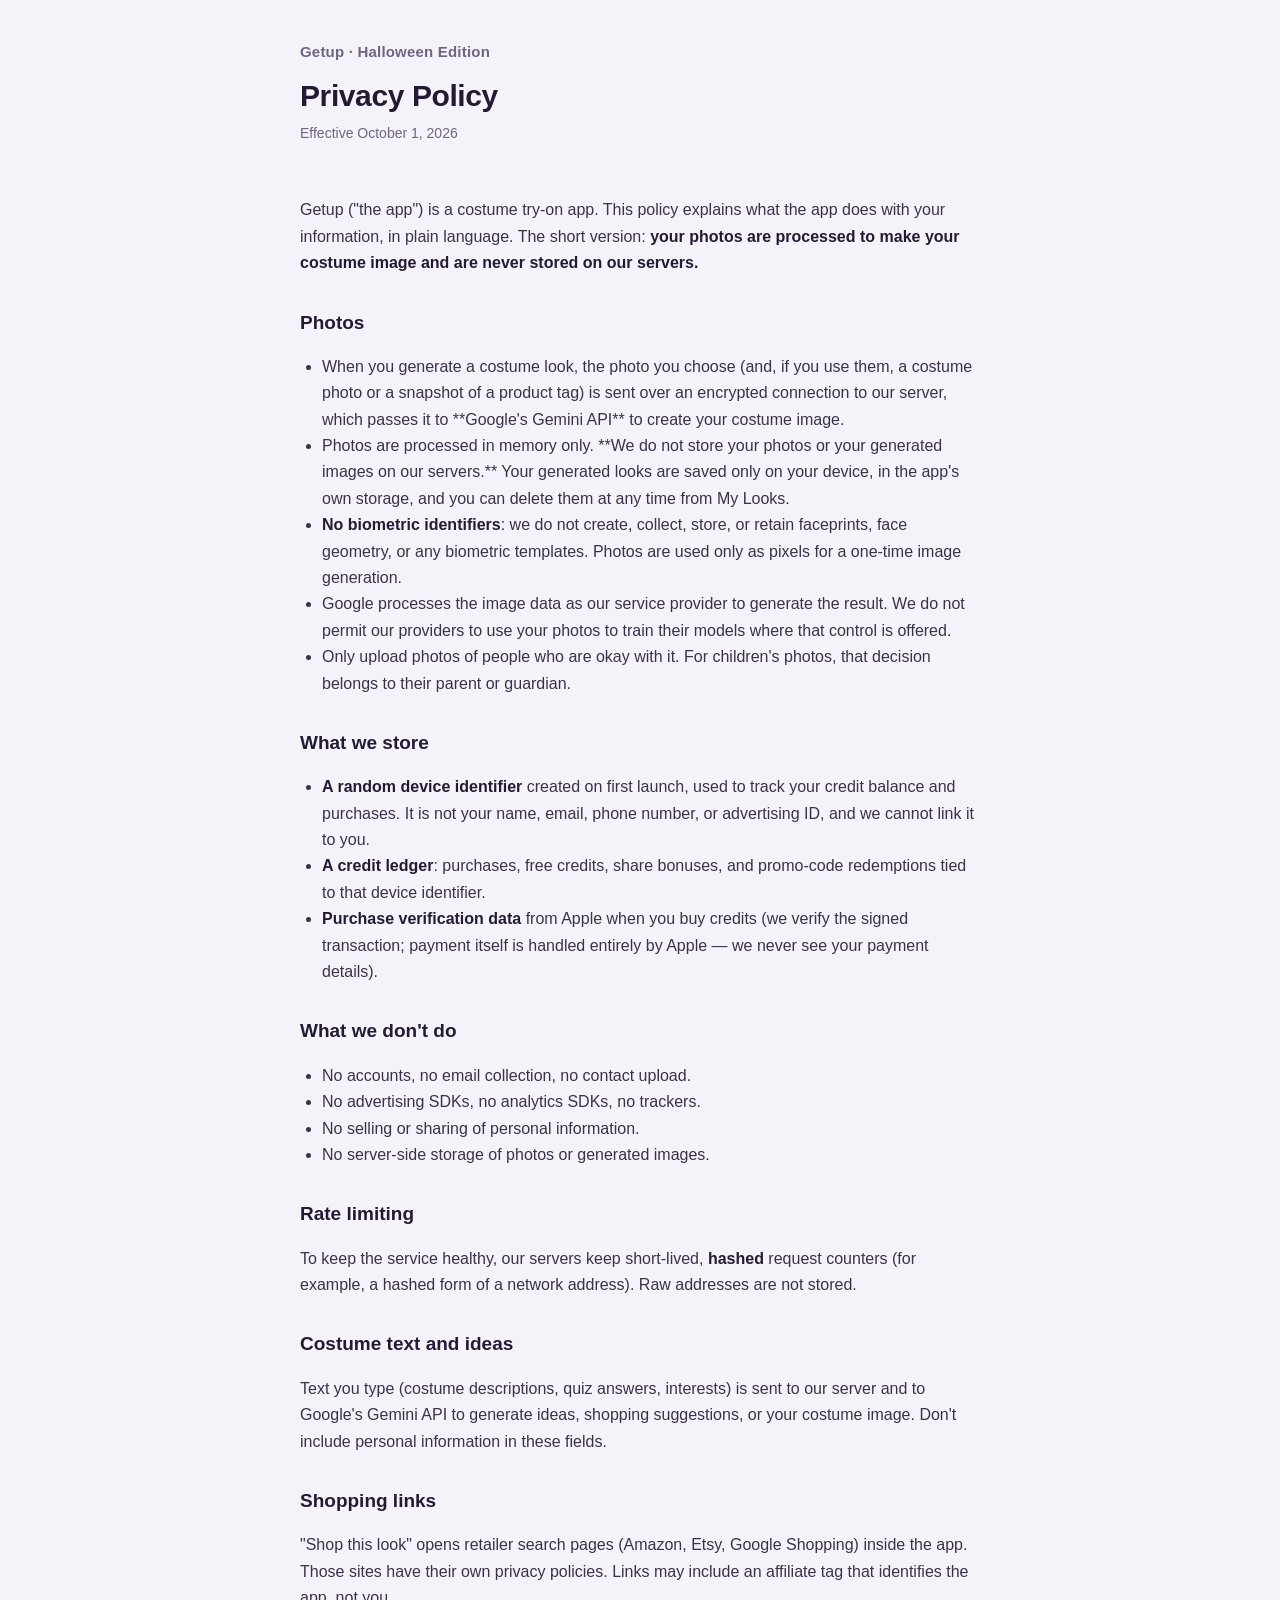
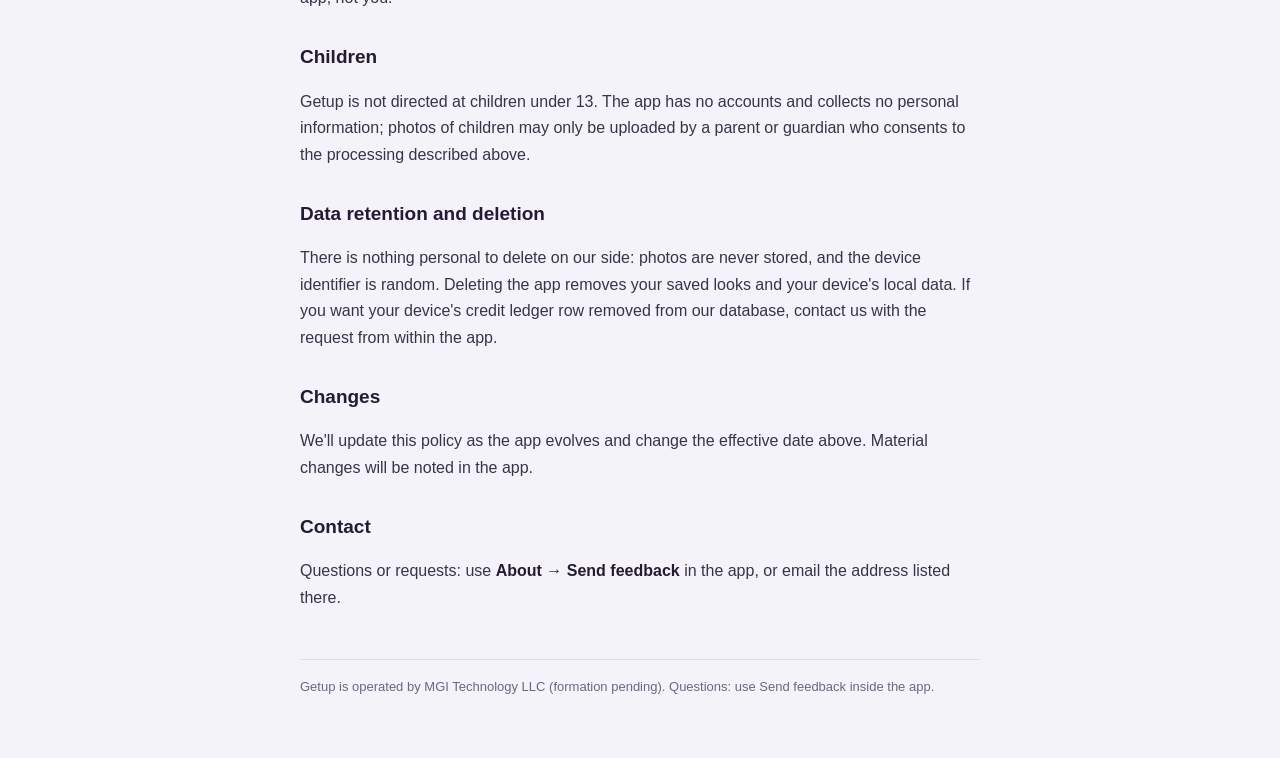
==== privacy.html @ f82eb81c "Getup legal pages: privacy policy + terms of service" ====
<!DOCTYPE html>
<html lang="en">
<head>
<meta charset="utf-8">
<meta name="viewport" content="width=device-width, initial-scale=1">
<title>Privacy Policy — Getup</title>
<link rel="stylesheet" href="style.css">
</head>
<body>
<main>
<header>
<div class="brand"><a href="index.html">Getup</a> · Halloween Edition</div>
<h1>Privacy Policy</h1>
<div class="date">Effective October 1, 2026</div>
</header>
<p>Getup ("the app") is a costume try-on app. This policy explains what the app does with your information, in plain language. The short version: <strong>your photos are processed to make your costume image and are never stored on our servers.</strong></p>
<h2>Photos</h2>
<ul>
<li>When you generate a costume look, the photo you choose (and, if you use them, a costume photo or a snapshot of a product tag) is sent over an encrypted connection to our server, which passes it to **Google's Gemini API** to create your costume image.</li>
<li>Photos are processed in memory only. **We do not store your photos or your generated images on our servers.** Your generated looks are saved only on your device, in the app's own storage, and you can delete them at any time from My Looks.</li>
<li><strong>No biometric identifiers</strong>: we do not create, collect, store, or retain faceprints, face geometry, or any biometric templates. Photos are used only as pixels for a one-time image generation.</li>
<li>Google processes the image data as our service provider to generate the result. We do not permit our providers to use your photos to train their models where that control is offered.</li>
<li>Only upload photos of people who are okay with it. For children's photos, that decision belongs to their parent or guardian.</li>
</ul>
<h2>What we store</h2>
<ul>
<li><strong>A random device identifier</strong> created on first launch, used to track your credit balance and purchases. It is not your name, email, phone number, or advertising ID, and we cannot link it to you.</li>
<li><strong>A credit ledger</strong>: purchases, free credits, share bonuses, and promo-code redemptions tied to that device identifier.</li>
<li><strong>Purchase verification data</strong> from Apple when you buy credits (we verify the signed transaction; payment itself is handled entirely by Apple — we never see your payment details).</li>
</ul>
<h2>What we don&#x27;t do</h2>
<ul>
<li>No accounts, no email collection, no contact upload.</li>
<li>No advertising SDKs, no analytics SDKs, no trackers.</li>
<li>No selling or sharing of personal information.</li>
<li>No server-side storage of photos or generated images.</li>
</ul>
<h2>Rate limiting</h2>
<p>To keep the service healthy, our servers keep short-lived, <strong>hashed</strong> request counters (for example, a hashed form of a network address). Raw addresses are not stored.</p>
<h2>Costume text and ideas</h2>
<p>Text you type (costume descriptions, quiz answers, interests) is sent to our server and to Google's Gemini API to generate ideas, shopping suggestions, or your costume image. Don't include personal information in these fields.</p>
<h2>Shopping links</h2>
<p>"Shop this look" opens retailer search pages (Amazon, Etsy, Google Shopping) inside the app. Those sites have their own privacy policies. Links may include an affiliate tag that identifies the app, not you.</p>
<h2>Children</h2>
<p>Getup is not directed at children under 13. The app has no accounts and collects no personal information; photos of children may only be uploaded by a parent or guardian who consents to the processing described above.</p>
<h2>Data retention and deletion</h2>
<p>There is nothing personal to delete on our side: photos are never stored, and the device identifier is random. Deleting the app removes your saved looks and your device's local data. If you want your device's credit ledger row removed from our database, contact us with the request from within the app.</p>
<h2>Changes</h2>
<p>We'll update this policy as the app evolves and change the effective date above. Material changes will be noted in the app.</p>
<h2>Contact</h2>
<p>Questions or requests: use <strong>About → Send feedback</strong> in the app, or email the address listed there.</p>
</main>
<footer>Getup is operated by MGI Technology LLC (formation pending). Questions: use Send feedback inside the app.</footer>
</body>
</html>
---- style.css ----
:root { --ink:#241B33; --mist:#6E6580; --accent:#6B3FA0; --ground:#F5F3FA; }
* { box-sizing:border-box; }
body { margin:0; padding:0 16px 60px; background:var(--ground); color:var(--ink);
  font: 16px/1.65 -apple-system, "Segoe UI", Helvetica, Arial, sans-serif; }
main { max-width: 680px; margin: 0 auto; }
header { padding: 40px 0 8px; }
.brand { font-weight: 800; font-size: 15px; color: var(--mist); letter-spacing:.2px; }
.brand a { color: var(--mist); text-decoration: none; }
h1 { font-size: 30px; font-weight: 800; letter-spacing:-.4px; margin: 6px 0 2px; }
.date { color: var(--mist); font-size: 14px; margin-bottom: 28px; }
h2 { font-size: 19px; font-weight: 700; margin: 30px 0 6px; }
p, li { color:#3a3247; }
strong { color: var(--ink); }
ul { padding-left: 22px; }
a { color: var(--accent); }
footer { max-width:680px; margin: 48px auto 0; color: var(--mist); font-size: 13px;
  border-top: 1px solid #6B3FA022; padding-top: 16px; }
@media (prefers-color-scheme: dark) {
  :root { --ink:#F4F1F8; --mist:#A79FBF; --accent:#C9A6F2; --ground:#171226; }
  p, li { color:#CDC7DB; }
  footer { border-top-color:#ffffff1c; }
}
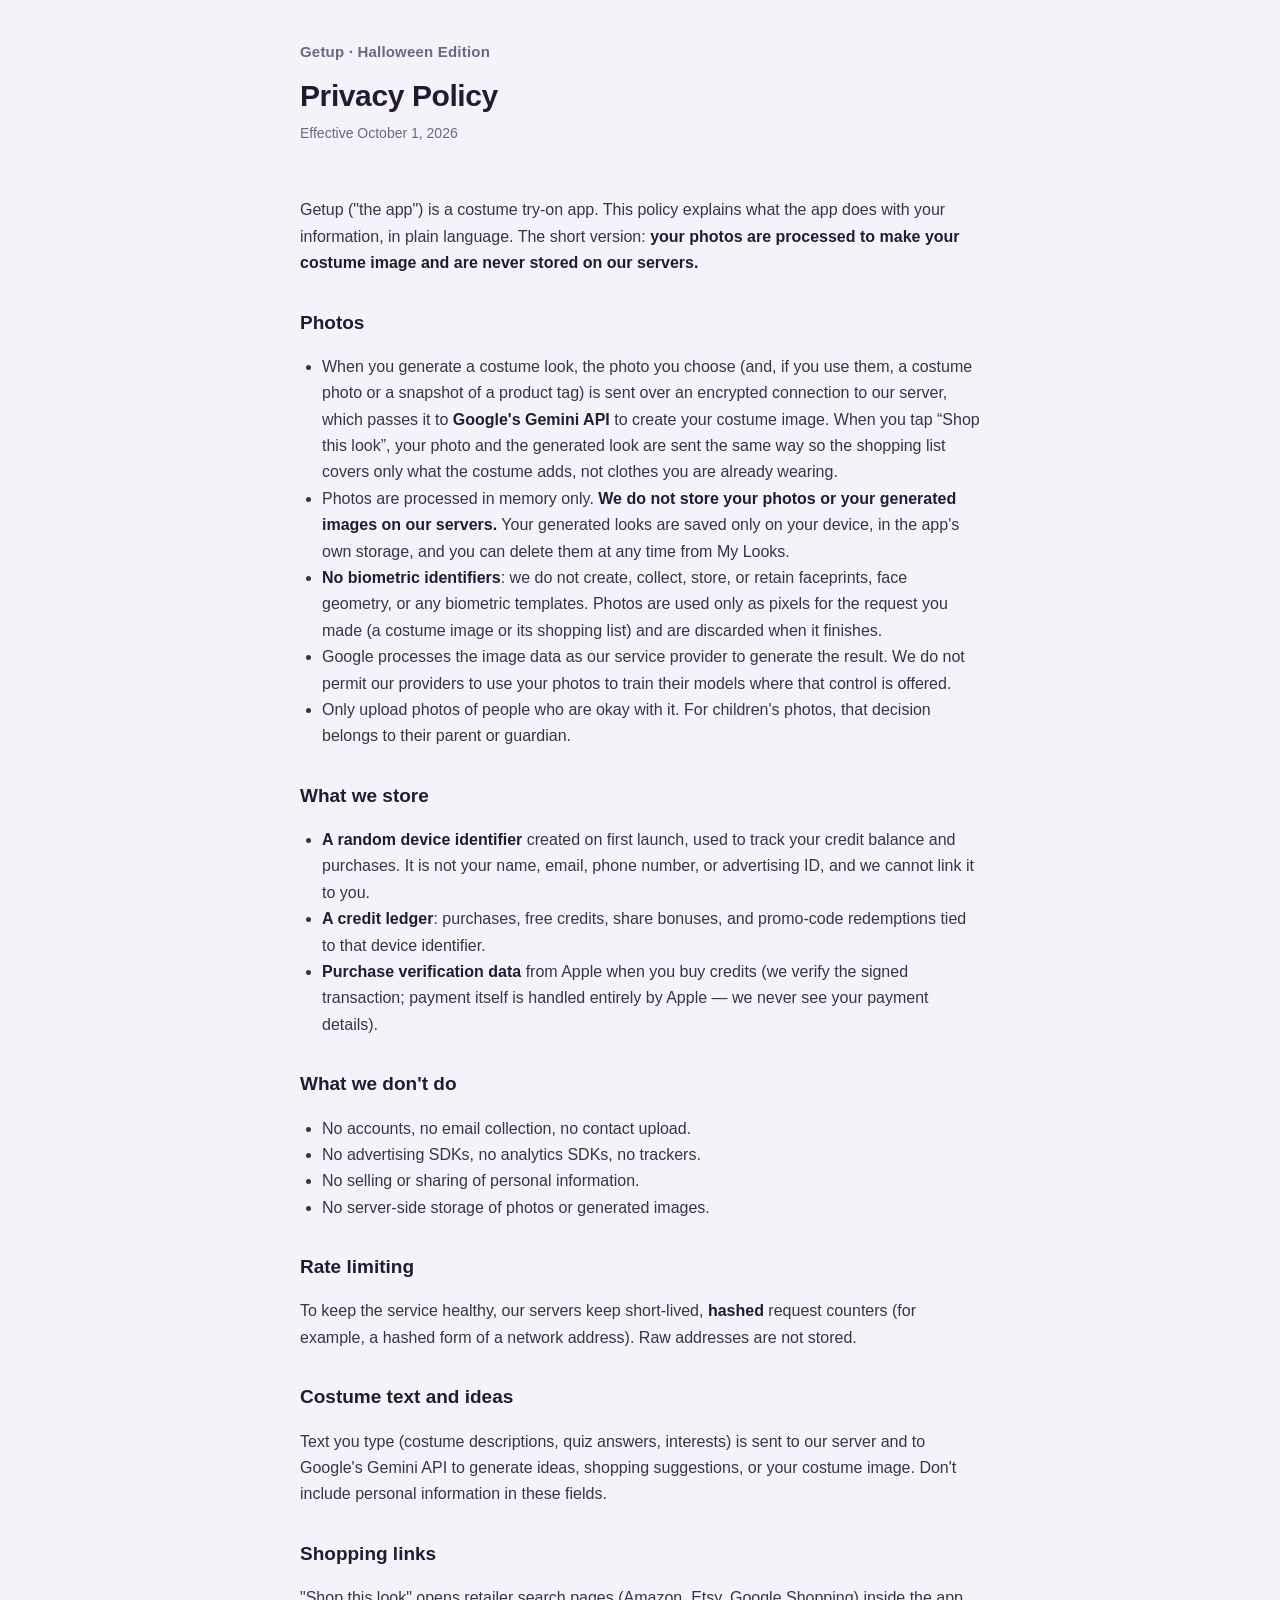
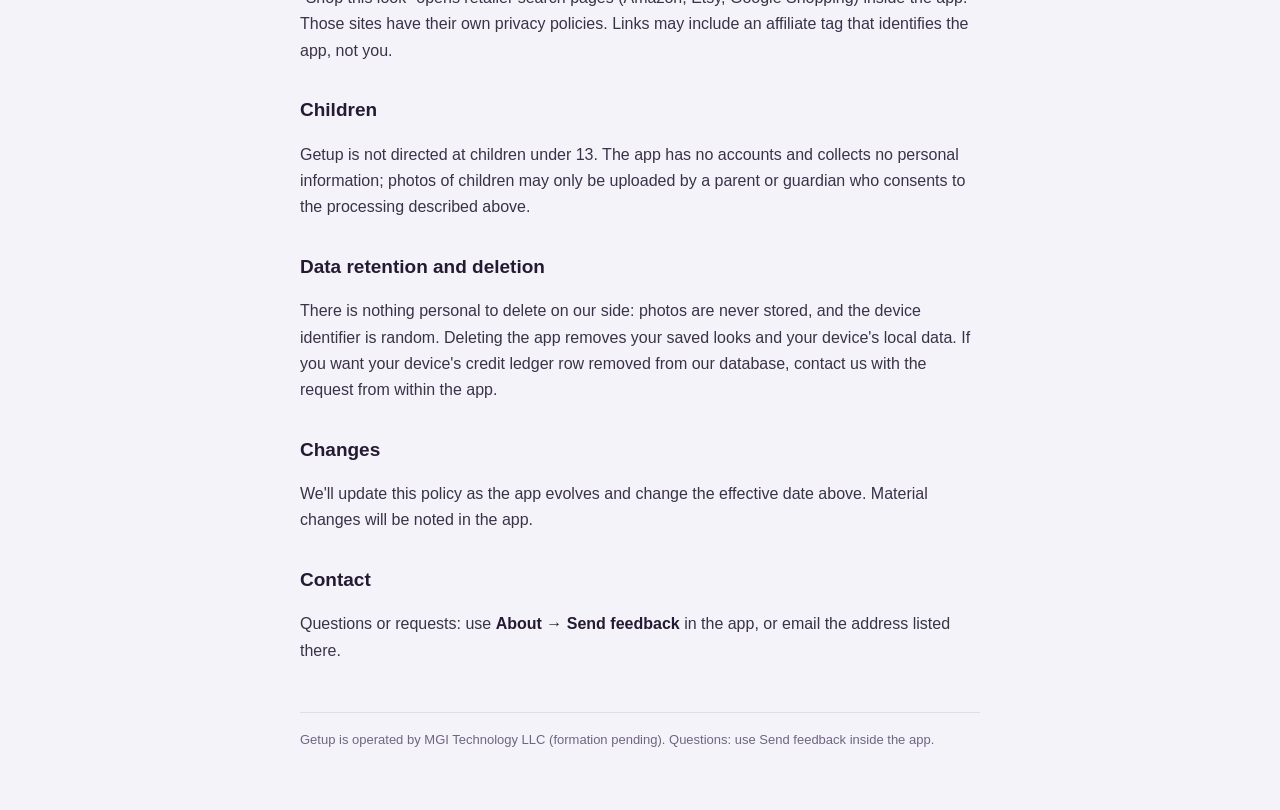
==== commit 2eb7bb62: "Privacy: cover photos sent for shopping lists; fix literal bold markup" ====
--- a/privacy.html
+++ b/privacy.html
@@ -16,9 +16,9 @@
 <p>Getup ("the app") is a costume try-on app. This policy explains what the app does with your information, in plain language. The short version: <strong>your photos are processed to make your costume image and are never stored on our servers.</strong></p>
 <h2>Photos</h2>
 <ul>
-<li>When you generate a costume look, the photo you choose (and, if you use them, a costume photo or a snapshot of a product tag) is sent over an encrypted connection to our server, which passes it to **Google's Gemini API** to create your costume image.</li>
-<li>Photos are processed in memory only. **We do not store your photos or your generated images on our servers.** Your generated looks are saved only on your device, in the app's own storage, and you can delete them at any time from My Looks.</li>
-<li><strong>No biometric identifiers</strong>: we do not create, collect, store, or retain faceprints, face geometry, or any biometric templates. Photos are used only as pixels for a one-time image generation.</li>
+<li>When you generate a costume look, the photo you choose (and, if you use them, a costume photo or a snapshot of a product tag) is sent over an encrypted connection to our server, which passes it to <strong>Google's Gemini API</strong> to create your costume image. When you tap &ldquo;Shop this look&rdquo;, your photo and the generated look are sent the same way so the shopping list covers only what the costume adds, not clothes you are already wearing.</li>
+<li>Photos are processed in memory only. <strong>We do not store your photos or your generated images on our servers.</strong> Your generated looks are saved only on your device, in the app's own storage, and you can delete them at any time from My Looks.</li>
+<li><strong>No biometric identifiers</strong>: we do not create, collect, store, or retain faceprints, face geometry, or any biometric templates. Photos are used only as pixels for the request you made (a costume image or its shopping list) and are discarded when it finishes.</li>
 <li>Google processes the image data as our service provider to generate the result. We do not permit our providers to use your photos to train their models where that control is offered.</li>
 <li>Only upload photos of people who are okay with it. For children's photos, that decision belongs to their parent or guardian.</li>
 </ul>
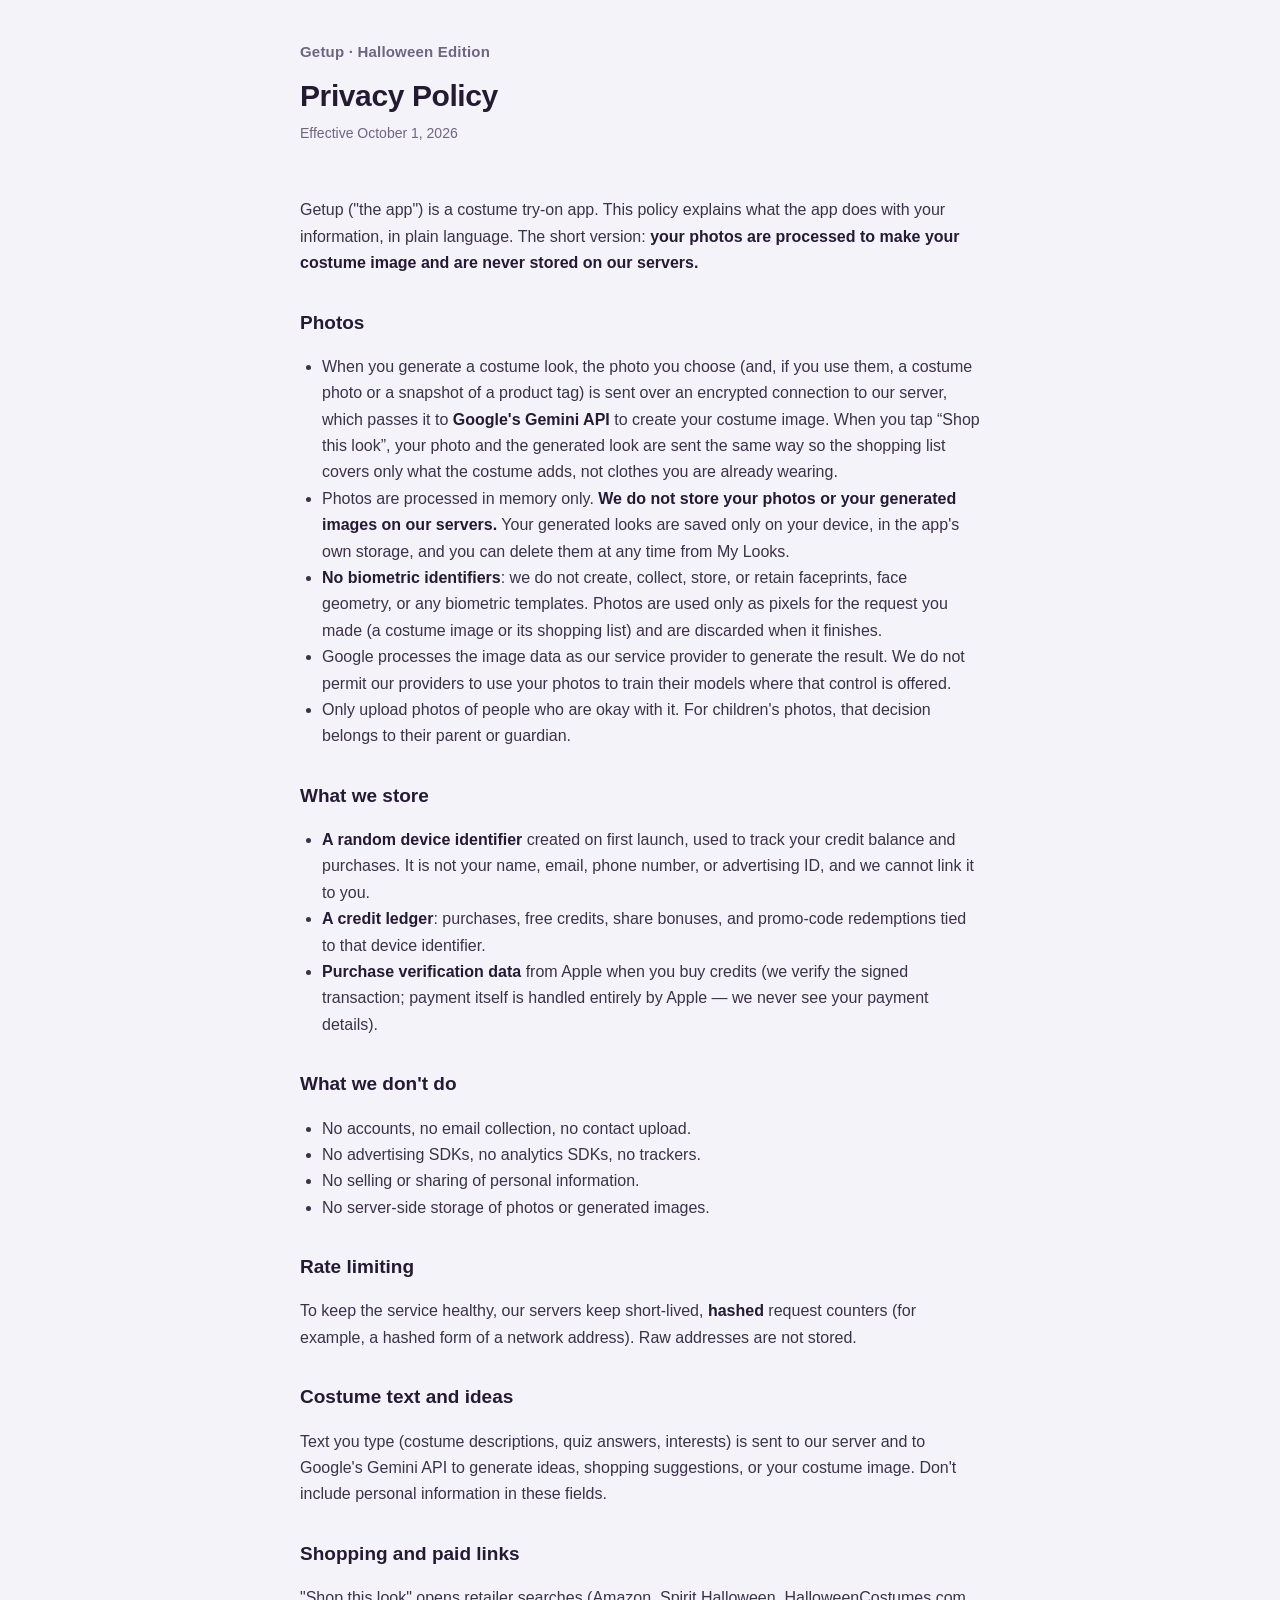
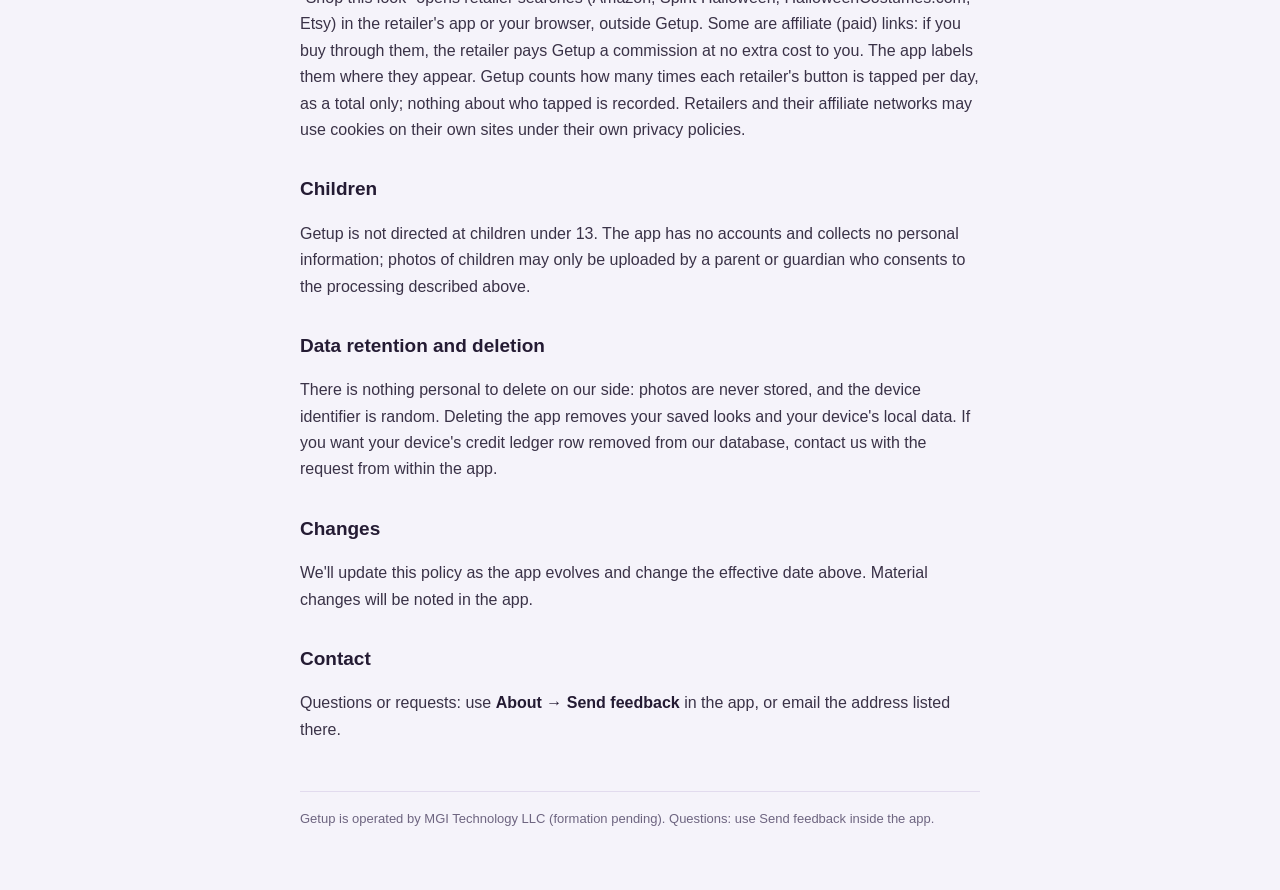
==== commit 6ad86948: "Privacy: shopping and paid links (affiliate disclosure, aggregate tap counts)" ====
--- a/privacy.html
+++ b/privacy.html
@@ -39,8 +39,8 @@
 <p>To keep the service healthy, our servers keep short-lived, <strong>hashed</strong> request counters (for example, a hashed form of a network address). Raw addresses are not stored.</p>
 <h2>Costume text and ideas</h2>
 <p>Text you type (costume descriptions, quiz answers, interests) is sent to our server and to Google's Gemini API to generate ideas, shopping suggestions, or your costume image. Don't include personal information in these fields.</p>
-<h2>Shopping links</h2>
-<p>"Shop this look" opens retailer search pages (Amazon, Etsy, Google Shopping) inside the app. Those sites have their own privacy policies. Links may include an affiliate tag that identifies the app, not you.</p>
+<h2>Shopping and paid links</h2>
+<p>"Shop this look" opens retailer searches (Amazon, Spirit Halloween, HalloweenCostumes.com, Etsy) in the retailer's app or your browser, outside Getup. Some are affiliate (paid) links: if you buy through them, the retailer pays Getup a commission at no extra cost to you. The app labels them where they appear. Getup counts how many times each retailer's button is tapped per day, as a total only; nothing about who tapped is recorded. Retailers and their affiliate networks may use cookies on their own sites under their own privacy policies.</p>
 <h2>Children</h2>
 <p>Getup is not directed at children under 13. The app has no accounts and collects no personal information; photos of children may only be uploaded by a parent or guardian who consents to the processing described above.</p>
 <h2>Data retention and deletion</h2>
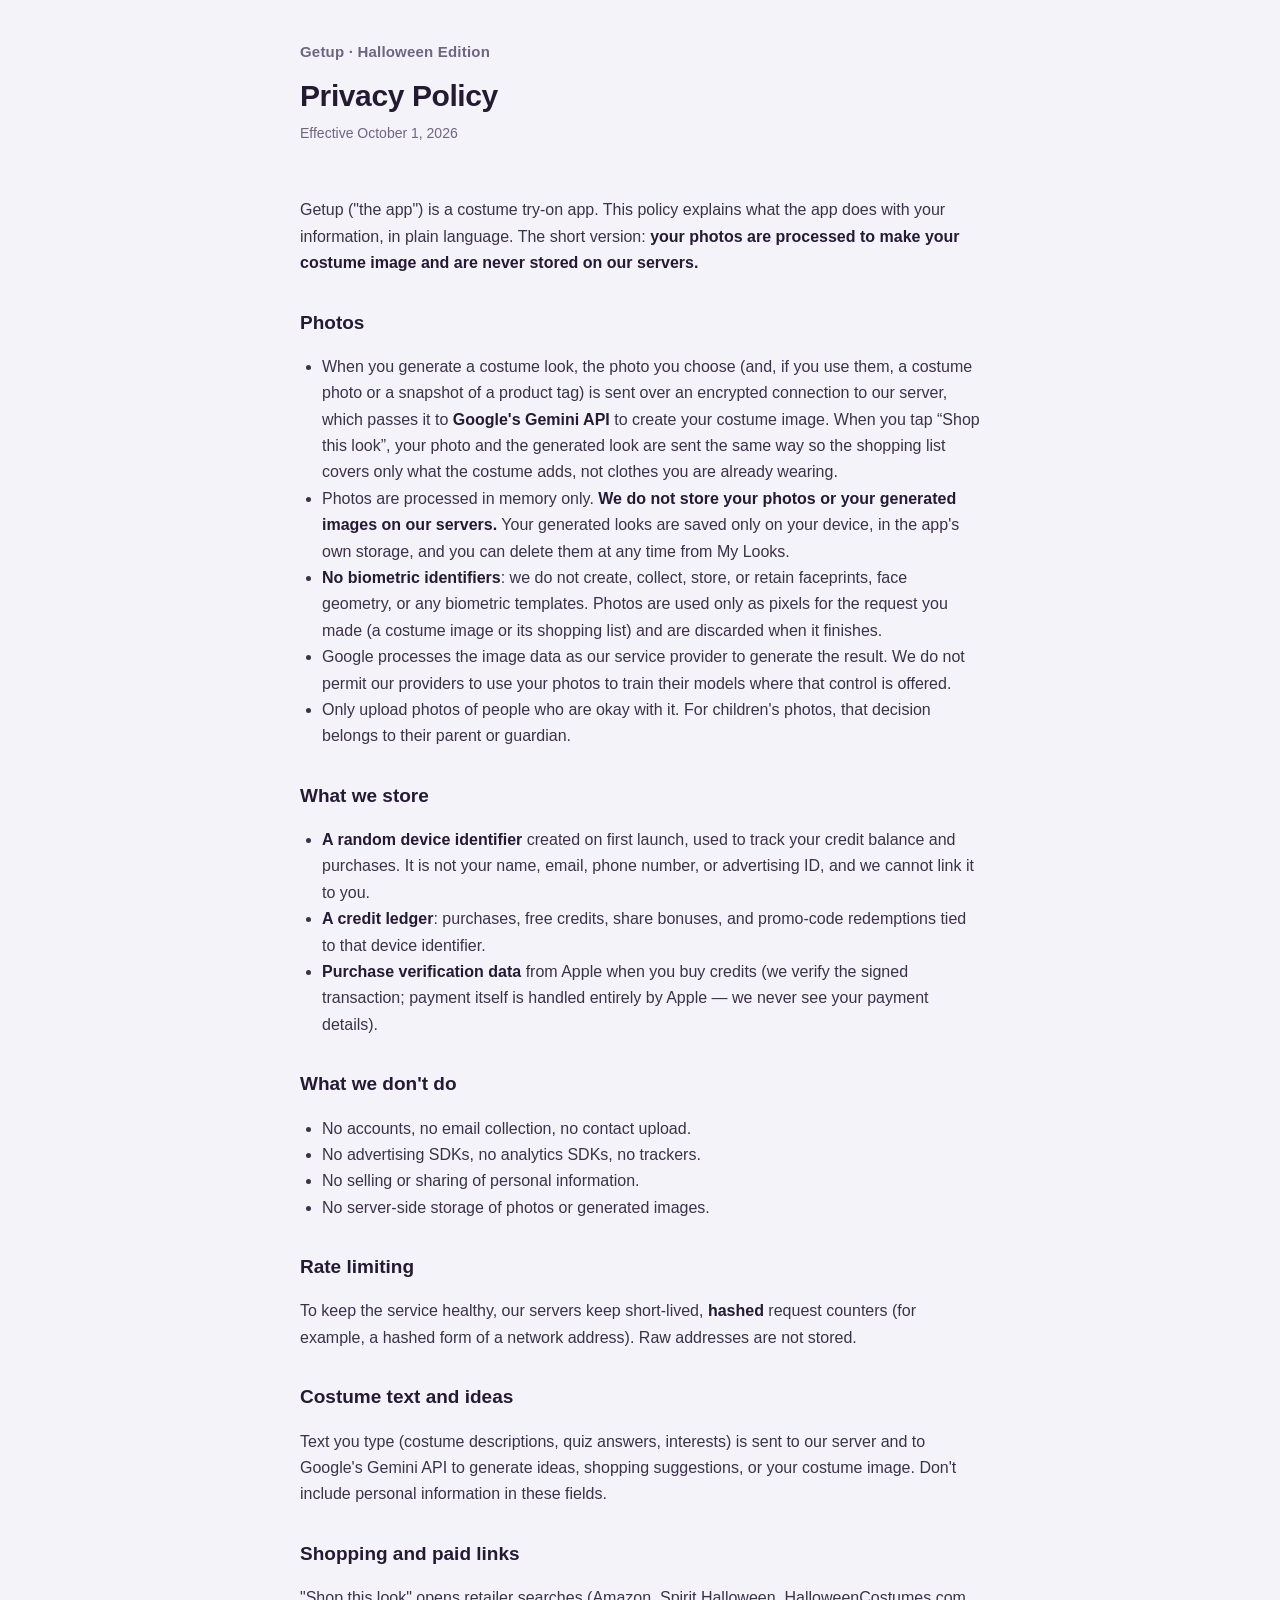
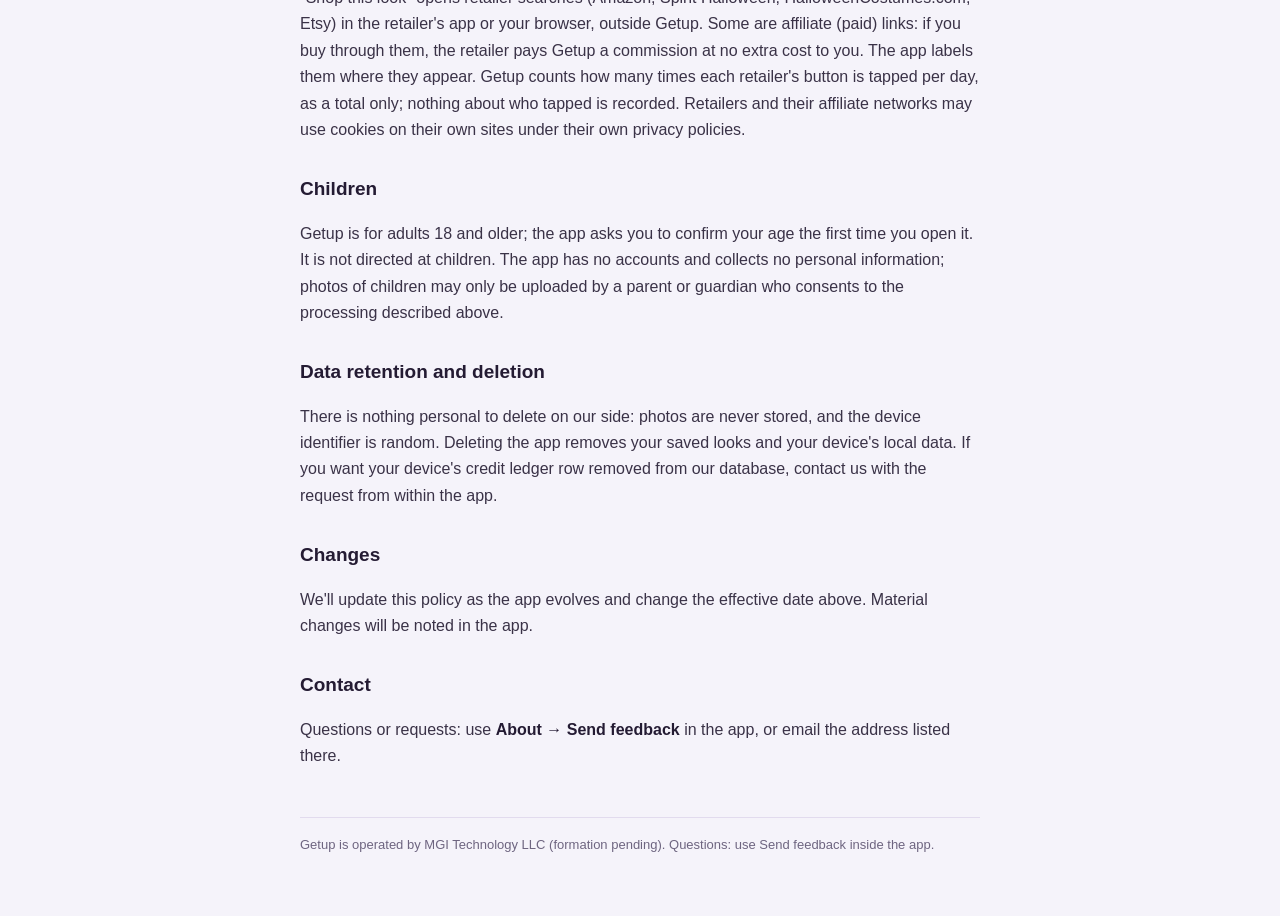
==== commit 059b1460: "Getup is 18+: terms and privacy" ====
--- a/privacy.html
+++ b/privacy.html
@@ -42,7 +42,7 @@
 <h2>Shopping and paid links</h2>
 <p>"Shop this look" opens retailer searches (Amazon, Spirit Halloween, HalloweenCostumes.com, Etsy) in the retailer's app or your browser, outside Getup. Some are affiliate (paid) links: if you buy through them, the retailer pays Getup a commission at no extra cost to you. The app labels them where they appear. Getup counts how many times each retailer's button is tapped per day, as a total only; nothing about who tapped is recorded. Retailers and their affiliate networks may use cookies on their own sites under their own privacy policies.</p>
 <h2>Children</h2>
-<p>Getup is not directed at children under 13. The app has no accounts and collects no personal information; photos of children may only be uploaded by a parent or guardian who consents to the processing described above.</p>
+<p>Getup is for adults 18 and older; the app asks you to confirm your age the first time you open it. It is not directed at children. The app has no accounts and collects no personal information; photos of children may only be uploaded by a parent or guardian who consents to the processing described above.</p>
 <h2>Data retention and deletion</h2>
 <p>There is nothing personal to delete on our side: photos are never stored, and the device identifier is random. Deleting the app removes your saved looks and your device's local data. If you want your device's credit ledger row removed from our database, contact us with the request from within the app.</p>
 <h2>Changes</h2>
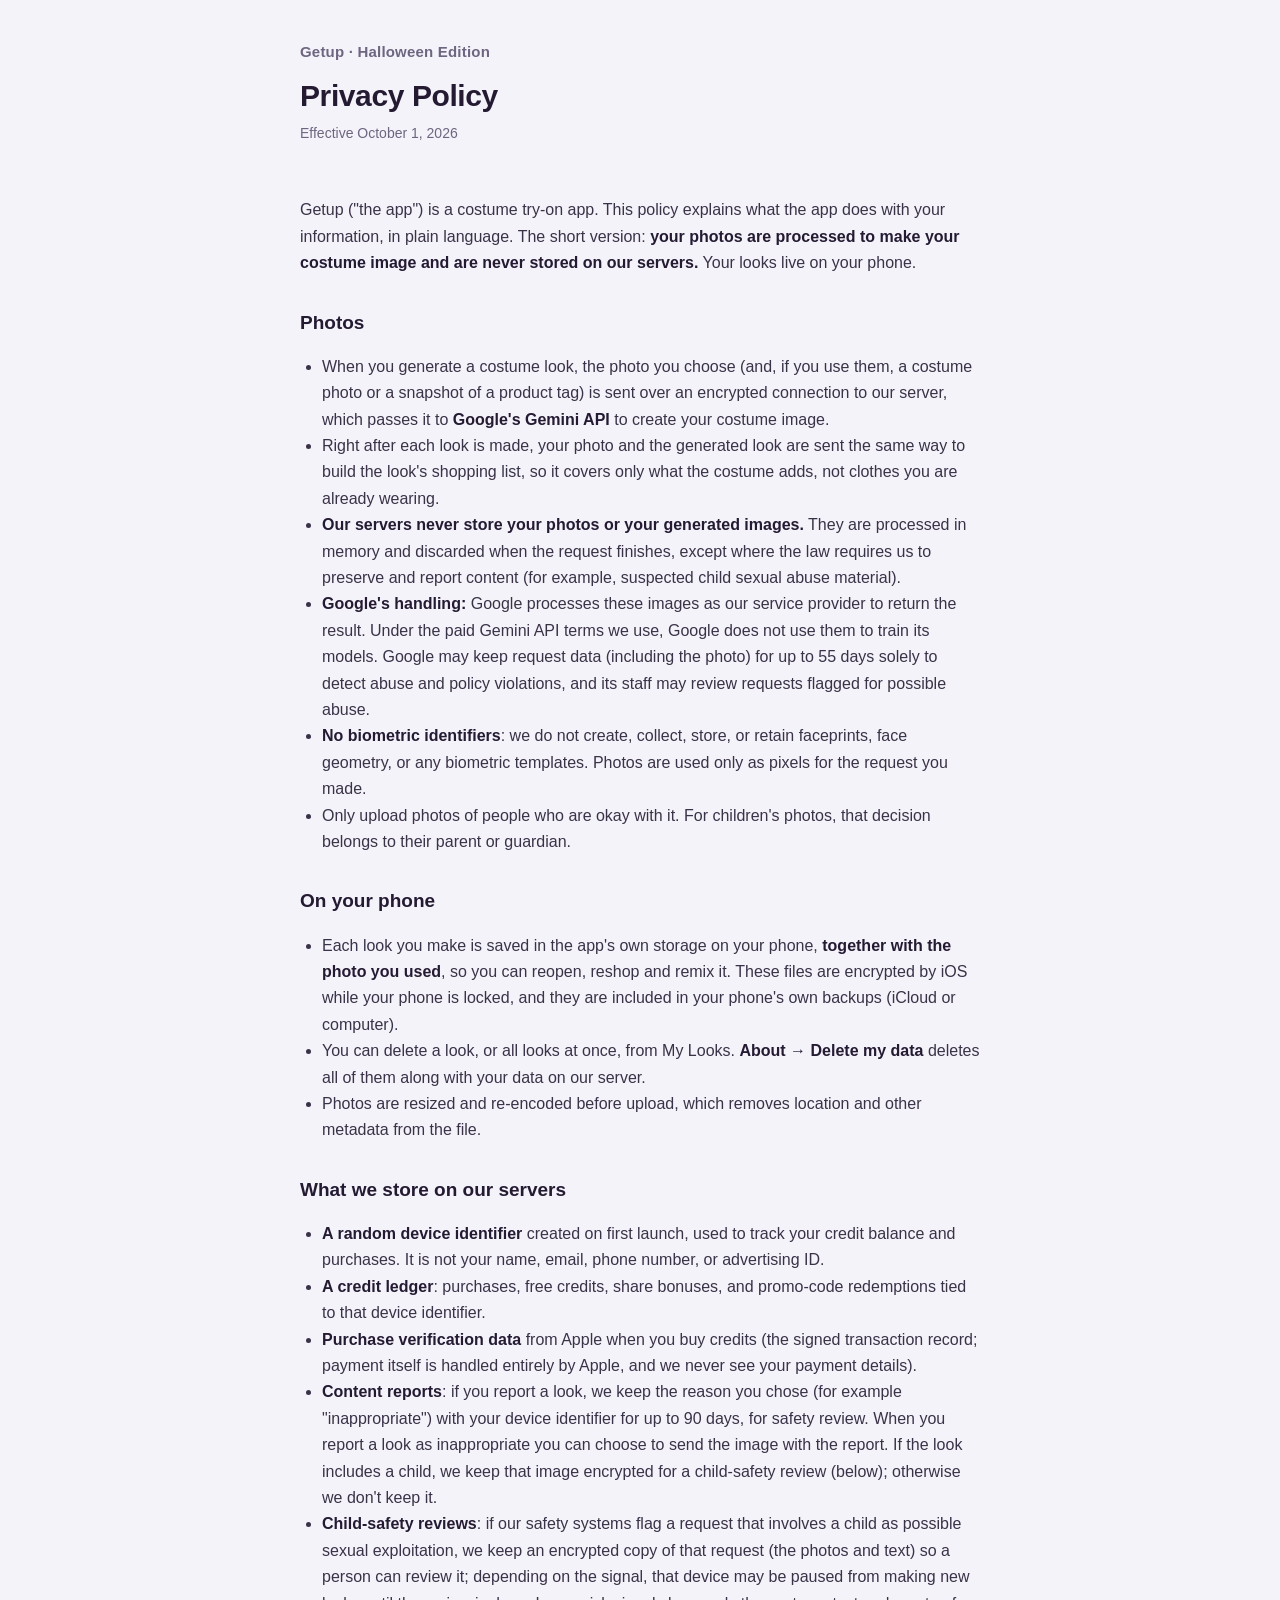
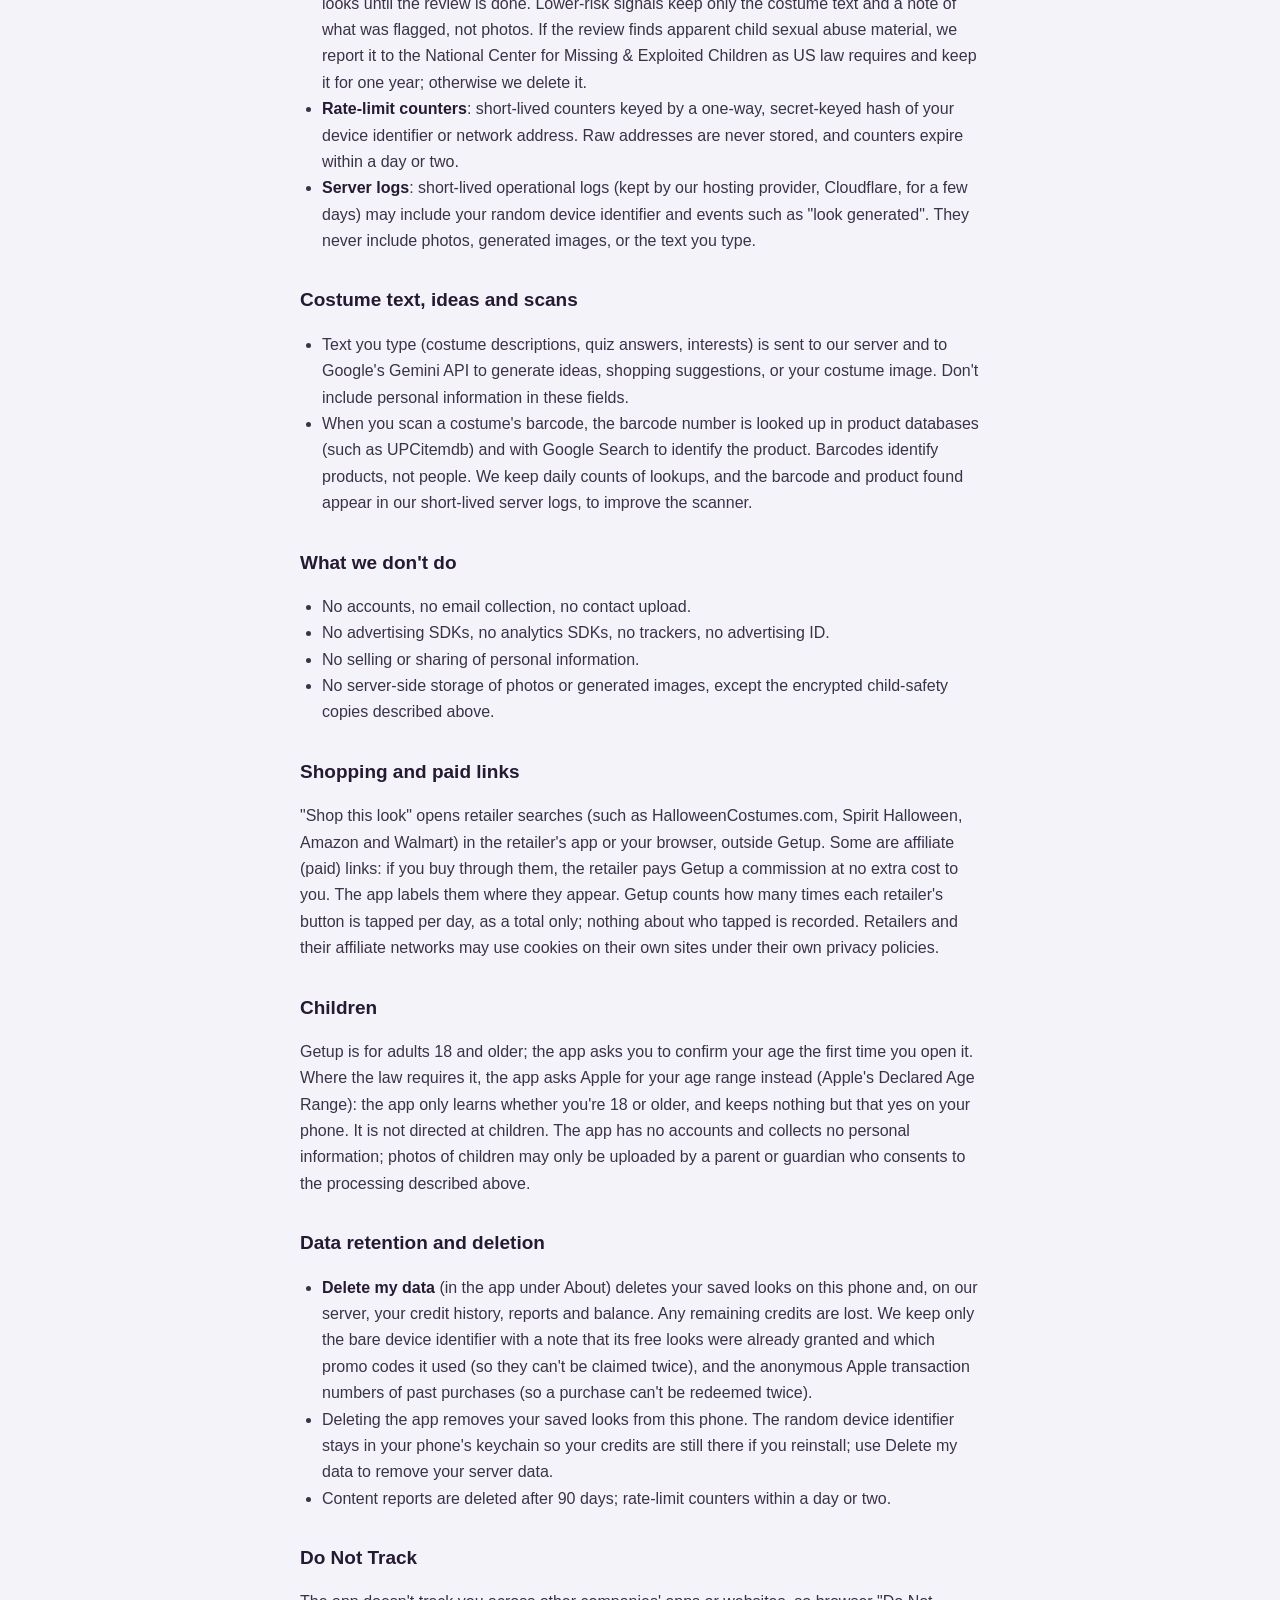
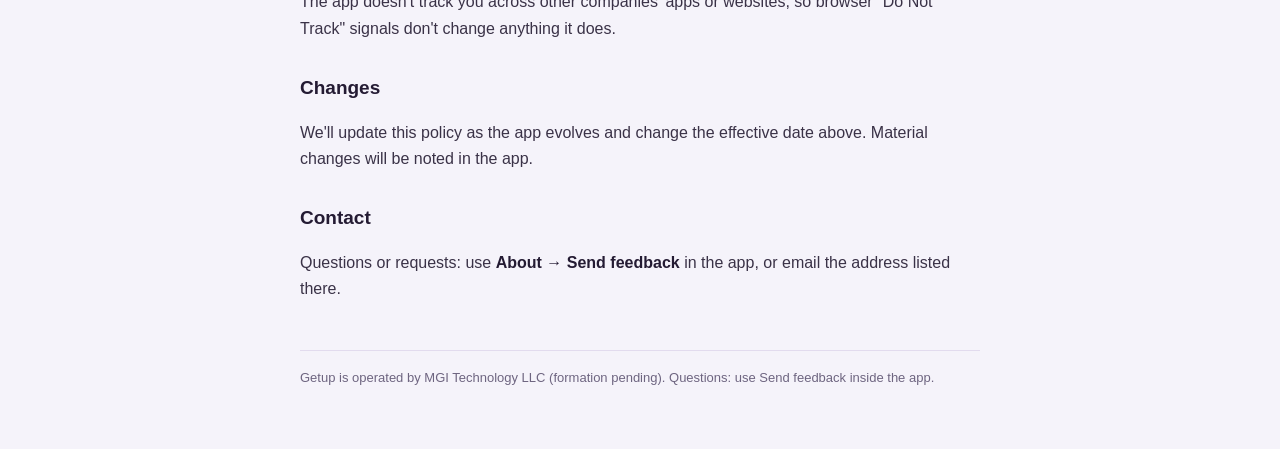
==== commit fdca5966: "Privacy policy for build 27: Delete my data, 55-day Google retention, report images, child-safety re" ====
--- a/privacy.html
+++ b/privacy.html
@@ -13,38 +13,56 @@
 <h1>Privacy Policy</h1>
 <div class="date">Effective October 1, 2026</div>
 </header>
-<p>Getup ("the app") is a costume try-on app. This policy explains what the app does with your information, in plain language. The short version: <strong>your photos are processed to make your costume image and are never stored on our servers.</strong></p>
+<p>Getup ("the app") is a costume try-on app. This policy explains what the app does with your information, in plain language. The short version: <strong>your photos are processed to make your costume image and are never stored on our servers.</strong> Your looks live on your phone.</p>
 <h2>Photos</h2>
 <ul>
-<li>When you generate a costume look, the photo you choose (and, if you use them, a costume photo or a snapshot of a product tag) is sent over an encrypted connection to our server, which passes it to <strong>Google's Gemini API</strong> to create your costume image. When you tap &ldquo;Shop this look&rdquo;, your photo and the generated look are sent the same way so the shopping list covers only what the costume adds, not clothes you are already wearing.</li>
-<li>Photos are processed in memory only. <strong>We do not store your photos or your generated images on our servers.</strong> Your generated looks are saved only on your device, in the app's own storage, and you can delete them at any time from My Looks.</li>
-<li><strong>No biometric identifiers</strong>: we do not create, collect, store, or retain faceprints, face geometry, or any biometric templates. Photos are used only as pixels for the request you made (a costume image or its shopping list) and are discarded when it finishes.</li>
-<li>Google processes the image data as our service provider to generate the result. We do not permit our providers to use your photos to train their models where that control is offered.</li>
+<li>When you generate a costume look, the photo you choose (and, if you use them, a costume photo or a snapshot of a product tag) is sent over an encrypted connection to our server, which passes it to <strong>Google's Gemini API</strong> to create your costume image.</li>
+<li>Right after each look is made, your photo and the generated look are sent the same way to build the look's shopping list, so it covers only what the costume adds, not clothes you are already wearing.</li>
+<li><strong>Our servers never store your photos or your generated images.</strong> They are processed in memory and discarded when the request finishes, except where the law requires us to preserve and report content (for example, suspected child sexual abuse material).</li>
+<li><strong>Google's handling:</strong> Google processes these images as our service provider to return the result. Under the paid Gemini API terms we use, Google does not use them to train its models. Google may keep request data (including the photo) for up to 55 days solely to detect abuse and policy violations, and its staff may review requests flagged for possible abuse.</li>
+<li><strong>No biometric identifiers</strong>: we do not create, collect, store, or retain faceprints, face geometry, or any biometric templates. Photos are used only as pixels for the request you made.</li>
 <li>Only upload photos of people who are okay with it. For children's photos, that decision belongs to their parent or guardian.</li>
 </ul>
-<h2>What we store</h2>
+<h2>On your phone</h2>
 <ul>
-<li><strong>A random device identifier</strong> created on first launch, used to track your credit balance and purchases. It is not your name, email, phone number, or advertising ID, and we cannot link it to you.</li>
+<li>Each look you make is saved in the app's own storage on your phone, <strong>together with the photo you used</strong>, so you can reopen, reshop and remix it. These files are encrypted by iOS while your phone is locked, and they are included in your phone's own backups (iCloud or computer).</li>
+<li>You can delete a look, or all looks at once, from My Looks. <strong>About → Delete my data</strong> deletes all of them along with your data on our server.</li>
+<li>Photos are resized and re-encoded before upload, which removes location and other metadata from the file.</li>
+</ul>
+<h2>What we store on our servers</h2>
+<ul>
+<li><strong>A random device identifier</strong> created on first launch, used to track your credit balance and purchases. It is not your name, email, phone number, or advertising ID.</li>
 <li><strong>A credit ledger</strong>: purchases, free credits, share bonuses, and promo-code redemptions tied to that device identifier.</li>
-<li><strong>Purchase verification data</strong> from Apple when you buy credits (we verify the signed transaction; payment itself is handled entirely by Apple — we never see your payment details).</li>
+<li><strong>Purchase verification data</strong> from Apple when you buy credits (the signed transaction record; payment itself is handled entirely by Apple, and we never see your payment details).</li>
+<li><strong>Content reports</strong>: if you report a look, we keep the reason you chose (for example "inappropriate") with your device identifier for up to 90 days, for safety review. When you report a look as inappropriate you can choose to send the image with the report. If the look includes a child, we keep that image encrypted for a child-safety review (below); otherwise we don't keep it.</li>
+<li><strong>Child-safety reviews</strong>: if our safety systems flag a request that involves a child as possible sexual exploitation, we keep an encrypted copy of that request (the photos and text) so a person can review it; depending on the signal, that device may be paused from making new looks until the review is done. Lower-risk signals keep only the costume text and a note of what was flagged, not photos. If the review finds apparent child sexual abuse material, we report it to the National Center for Missing &amp; Exploited Children as US law requires and keep it for one year; otherwise we delete it.</li>
+<li><strong>Rate-limit counters</strong>: short-lived counters keyed by a one-way, secret-keyed hash of your device identifier or network address. Raw addresses are never stored, and counters expire within a day or two.</li>
+<li><strong>Server logs</strong>: short-lived operational logs (kept by our hosting provider, Cloudflare, for a few days) may include your random device identifier and events such as "look generated". They never include photos, generated images, or the text you type.</li>
 </ul>
-<h2>What we don&#x27;t do</h2>
+<h2>Costume text, ideas and scans</h2>
+<ul>
+<li>Text you type (costume descriptions, quiz answers, interests) is sent to our server and to Google's Gemini API to generate ideas, shopping suggestions, or your costume image. Don't include personal information in these fields.</li>
+<li>When you scan a costume's barcode, the barcode number is looked up in product databases (such as UPCitemdb) and with Google Search to identify the product. Barcodes identify products, not people. We keep daily counts of lookups, and the barcode and product found appear in our short-lived server logs, to improve the scanner.</li>
+</ul>
+<h2>What we don't do</h2>
 <ul>
 <li>No accounts, no email collection, no contact upload.</li>
-<li>No advertising SDKs, no analytics SDKs, no trackers.</li>
+<li>No advertising SDKs, no analytics SDKs, no trackers, no advertising ID.</li>
 <li>No selling or sharing of personal information.</li>
-<li>No server-side storage of photos or generated images.</li>
+<li>No server-side storage of photos or generated images, except the encrypted child-safety copies described above.</li>
 </ul>
-<h2>Rate limiting</h2>
-<p>To keep the service healthy, our servers keep short-lived, <strong>hashed</strong> request counters (for example, a hashed form of a network address). Raw addresses are not stored.</p>
-<h2>Costume text and ideas</h2>
-<p>Text you type (costume descriptions, quiz answers, interests) is sent to our server and to Google's Gemini API to generate ideas, shopping suggestions, or your costume image. Don't include personal information in these fields.</p>
 <h2>Shopping and paid links</h2>
-<p>"Shop this look" opens retailer searches (Amazon, Spirit Halloween, HalloweenCostumes.com, Etsy) in the retailer's app or your browser, outside Getup. Some are affiliate (paid) links: if you buy through them, the retailer pays Getup a commission at no extra cost to you. The app labels them where they appear. Getup counts how many times each retailer's button is tapped per day, as a total only; nothing about who tapped is recorded. Retailers and their affiliate networks may use cookies on their own sites under their own privacy policies.</p>
+<p>"Shop this look" opens retailer searches (such as HalloweenCostumes.com, Spirit Halloween, Amazon and Walmart) in the retailer's app or your browser, outside Getup. Some are affiliate (paid) links: if you buy through them, the retailer pays Getup a commission at no extra cost to you. The app labels them where they appear. Getup counts how many times each retailer's button is tapped per day, as a total only; nothing about who tapped is recorded. Retailers and their affiliate networks may use cookies on their own sites under their own privacy policies.</p>
 <h2>Children</h2>
-<p>Getup is for adults 18 and older; the app asks you to confirm your age the first time you open it. It is not directed at children. The app has no accounts and collects no personal information; photos of children may only be uploaded by a parent or guardian who consents to the processing described above.</p>
+<p>Getup is for adults 18 and older; the app asks you to confirm your age the first time you open it. Where the law requires it, the app asks Apple for your age range instead (Apple's Declared Age Range): the app only learns whether you're 18 or older, and keeps nothing but that yes on your phone. It is not directed at children. The app has no accounts and collects no personal information; photos of children may only be uploaded by a parent or guardian who consents to the processing described above.</p>
 <h2>Data retention and deletion</h2>
-<p>There is nothing personal to delete on our side: photos are never stored, and the device identifier is random. Deleting the app removes your saved looks and your device's local data. If you want your device's credit ledger row removed from our database, contact us with the request from within the app.</p>
+<ul>
+<li><strong>Delete my data</strong> (in the app under About) deletes your saved looks on this phone and, on our server, your credit history, reports and balance. Any remaining credits are lost. We keep only the bare device identifier with a note that its free looks were already granted and which promo codes it used (so they can't be claimed twice), and the anonymous Apple transaction numbers of past purchases (so a purchase can't be redeemed twice).</li>
+<li>Deleting the app removes your saved looks from this phone. The random device identifier stays in your phone's keychain so your credits are still there if you reinstall; use Delete my data to remove your server data.</li>
+<li>Content reports are deleted after 90 days; rate-limit counters within a day or two.</li>
+</ul>
+<h2>Do Not Track</h2>
+<p>The app doesn't track you across other companies' apps or websites, so browser "Do Not Track" signals don't change anything it does.</p>
 <h2>Changes</h2>
 <p>We'll update this policy as the app evolves and change the effective date above. Material changes will be noted in the app.</p>
 <h2>Contact</h2>
